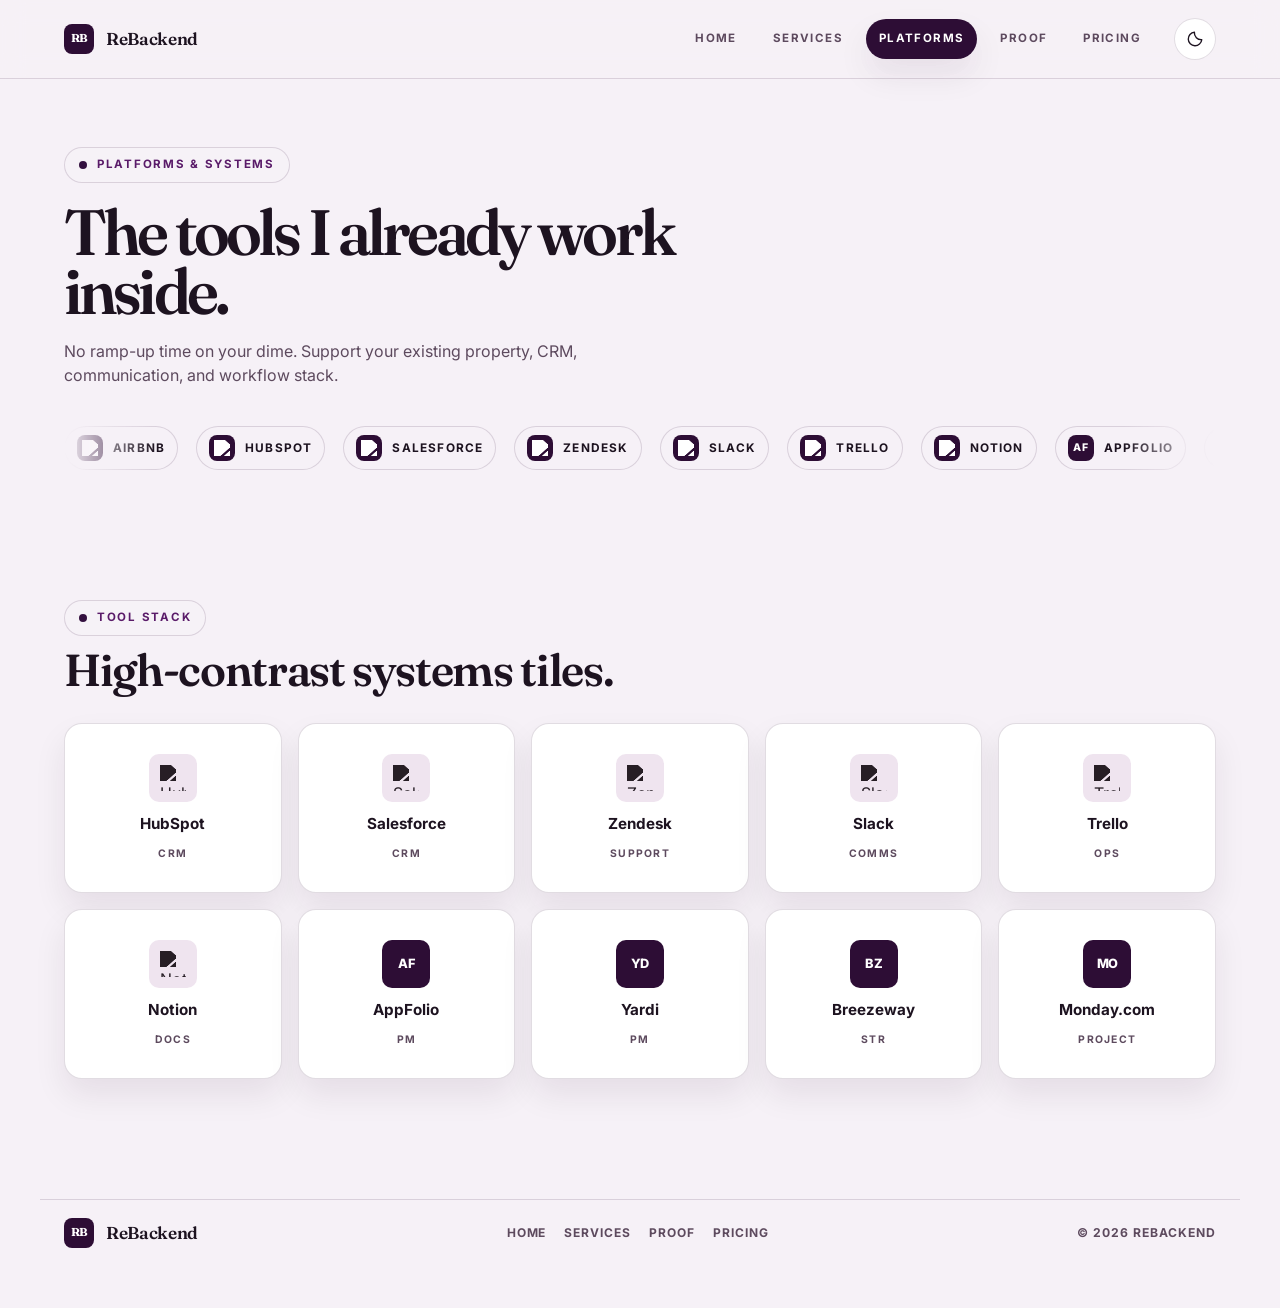
==== platforms.html @ 4d181119 "Add complete HTML pages and Netlify-ready navigation" ====
<!doctype html><html lang="en"><head><meta charset="utf-8"><meta name="viewport" content="width=device-width,initial-scale=1"><title>Platforms | ReBackend</title><meta name="description" content="Platforms and systems supported by ReBackend."><link rel="preconnect" href="https://fonts.googleapis.com"><link rel="preconnect" href="https://fonts.gstatic.com" crossorigin><link href="https://fonts.googleapis.com/css2?family=Fraunces:wght@500;600;700&family=Inter:wght@400;500;600;700;800&display=swap" rel="stylesheet"><link rel="icon" href="/assets/favicon.svg"><link rel="stylesheet" href="/assets/css/global.css"></head><body><header class="site-header"><div class="nav-shell"><a class="brand" href="/"><span class="brand-mark">RB</span><span>ReBackend</span></a><nav class="nav-links" aria-label="Primary navigation"><a class="nav-link" data-nav="home" href="/">Home</a><a class="nav-link" data-nav="services" href="/services">Services</a><a class="nav-link" data-nav="platforms" href="/platforms">Platforms</a><a class="nav-link" data-nav="proof" href="/proof">Proof</a><a class="nav-link" data-nav="pricing" href="/pricing">Pricing</a></nav><button class="theme-toggle" type="button" data-theme-toggle aria-label="Switch theme"></button></div></header><main><section class="section hero"><div class="section-shell"><div class="section-head"><div class="eyebrow">Platforms &amp; systems</div><h1>The tools I already work inside.</h1><p>No ramp-up time on your dime. Support your existing property, CRM, communication, and workflow stack.</p></div><div class="marquee-wrap" aria-label="Software tool ticker"><div class="marquee-track"><div class="marquee-set"><div class="marquee-item"><span class="marquee-icon"><img src="https://cdn.jsdelivr.net/npm/simple-icons@v9/icons/airbnb.svg" alt="Airbnb"></span>Airbnb</div><div class="marquee-item"><span class="marquee-icon"><img src="https://cdn.jsdelivr.net/npm/simple-icons@v9/icons/hubspot.svg" alt="HubSpot"></span>HubSpot</div><div class="marquee-item"><span class="marquee-icon"><img src="https://cdn.jsdelivr.net/npm/simple-icons@v9/icons/salesforce.svg" alt="Salesforce"></span>Salesforce</div><div class="marquee-item"><span class="marquee-icon"><img src="https://cdn.jsdelivr.net/npm/simple-icons@v9/icons/zendesk.svg" alt="Zendesk"></span>Zendesk</div><div class="marquee-item"><span class="marquee-icon"><img src="https://cdn.jsdelivr.net/npm/simple-icons@v9/icons/slack.svg" alt="Slack"></span>Slack</div><div class="marquee-item"><span class="marquee-icon"><img src="https://cdn.jsdelivr.net/npm/simple-icons@v9/icons/trello.svg" alt="Trello"></span>Trello</div><div class="marquee-item"><span class="marquee-icon"><img src="https://cdn.jsdelivr.net/npm/simple-icons@v9/icons/notion.svg" alt="Notion"></span>Notion</div><div class="marquee-item"><span class="marquee-text-badge">AF</span>AppFolio</div><div class="marquee-item"><span class="marquee-text-badge">YD</span>Yardi</div><div class="marquee-item"><span class="marquee-text-badge">BZ</span>Breezeway</div></div><div class="marquee-set" aria-hidden="true"><div class="marquee-item">Airbnb</div><div class="marquee-item">HubSpot</div><div class="marquee-item">Salesforce</div><div class="marquee-item">Zendesk</div><div class="marquee-item">Slack</div><div class="marquee-item">Trello</div><div class="marquee-item">Notion</div><div class="marquee-item">AppFolio</div><div class="marquee-item">Yardi</div><div class="marquee-item">Breezeway</div></div></div></div></div></section><section class="section"><div class="section-shell"><div class="section-head"><div class="eyebrow">Tool stack</div><h2>High-contrast systems tiles.</h2></div><div class="tool-grid"><article class="tool-card"><div class="tool-icon"><img src="https://cdn.jsdelivr.net/npm/simple-icons@v9/icons/hubspot.svg" alt="HubSpot"></div><div class="tool-name">HubSpot</div><div class="tool-tag">CRM</div></article><article class="tool-card"><div class="tool-icon"><img src="https://cdn.jsdelivr.net/npm/simple-icons@v9/icons/salesforce.svg" alt="Salesforce"></div><div class="tool-name">Salesforce</div><div class="tool-tag">CRM</div></article><article class="tool-card"><div class="tool-icon"><img src="https://cdn.jsdelivr.net/npm/simple-icons@v9/icons/zendesk.svg" alt="Zendesk"></div><div class="tool-name">Zendesk</div><div class="tool-tag">Support</div></article><article class="tool-card"><div class="tool-icon"><img src="https://cdn.jsdelivr.net/npm/simple-icons@v9/icons/slack.svg" alt="Slack"></div><div class="tool-name">Slack</div><div class="tool-tag">Comms</div></article><article class="tool-card"><div class="tool-icon"><img src="https://cdn.jsdelivr.net/npm/simple-icons@v9/icons/trello.svg" alt="Trello"></div><div class="tool-name">Trello</div><div class="tool-tag">Ops</div></article><article class="tool-card"><div class="tool-icon"><img src="https://cdn.jsdelivr.net/npm/simple-icons@v9/icons/notion.svg" alt="Notion"></div><div class="tool-name">Notion</div><div class="tool-tag">Docs</div></article><article class="tool-card"><div class="tool-icon text-badge">AF</div><div class="tool-name">AppFolio</div><div class="tool-tag">PM</div></article><article class="tool-card"><div class="tool-icon text-badge">YD</div><div class="tool-name">Yardi</div><div class="tool-tag">PM</div></article><article class="tool-card"><div class="tool-icon text-badge">BZ</div><div class="tool-name">Breezeway</div><div class="tool-tag">STR</div></article><article class="tool-card"><div class="tool-icon text-badge">MO</div><div class="tool-name">Monday.com</div><div class="tool-tag">Project</div></article></div></div></section></main><footer><div class="footer-inner"><div class="brand"><span class="brand-mark">RB</span><span>ReBackend</span></div><div class="footer-links"><a href="/">Home</a><a href="/services">Services</a><a href="/proof">Proof</a><a href="/pricing">Pricing</a></div><div class="footer-meta">© 2026 ReBackend</div></div></footer><script src="/assets/js/app.js"></script></body></html>
---- assets/css/global.css ----
:root {
  --bg-primary: #f6f1f7;
  --bg-secondary: #efe4ef;
  --bg-strong: #2d0d35;
  --text-primary: #1d1320;
  --text-secondary: #5d4a5e;
  --border-color: rgba(45, 13, 53, 0.14);
  --card-bg: #ffffff;
  --marquee-blend: rgba(255, 255, 255, 0.7);
  --accent-primary: #5a1b69;
  --accent-strong: #33103f;
  --accent-soft: #d8b4e1;
  --success: #4d7b68;
  --shadow-soft: 0 16px 32px rgba(34, 17, 38, 0.08);
  --radius: 18px;
  --header-height: 78px;
  --container: 1200px;
}

html[data-theme="dark"] {
  --bg-primary: #130d1a;
  --bg-secondary: #1d1323;
  --bg-strong: #2d0d35;
  --text-primary: #f3ebf3;
  --text-secondary: #cab7cc;
  --border-color: rgba(221, 194, 232, 0.14);
  --card-bg: #1c1324;
  --marquee-blend: rgba(13, 9, 17, 0.72);
  --accent-primary: #cf9ee2;
  --accent-strong: #e9d2f3;
  --accent-soft: #7b4d82;
  --success: #9bc7b6;
  --shadow-soft: 0 16px 32px rgba(0, 0, 0, 0.28);
}

*,
*::before,
*::after {
  box-sizing: border-box;
}

html {
  scroll-behavior: smooth;
}

body {
  margin: 0;
  background: var(--bg-primary);
  color: var(--text-primary);
  font-family: "Inter", "Segoe UI", sans-serif;
  line-height: 1.55;
  -webkit-font-smoothing: antialiased;
  text-rendering: optimizeLegibility;
  transition: background 0.2s ease, color 0.2s ease;
}

img {
  max-width: 100%;
  display: block;
}

svg {
  display: block;
}

a {
  color: inherit;
  text-decoration: none;
}

button,
input,
select,
textarea {
  font: inherit;
}

button {
  cursor: pointer;
}

h1,
h2,
h3,
h4,
h5,
h6 {
  margin: 0;
  font-family: "Fraunces", Georgia, serif;
  letter-spacing: -0.03em;
  line-height: 0.95;
  font-weight: 600;
}

p {
  margin: 0;
}

ul,
ol {
  margin: 0;
  padding: 0;
  list-style: none;
}

.container {
  width: min(var(--container), calc(100vw - 48px));
  margin: 0 auto;
}

.site-header {
  position: sticky;
  top: 0;
  z-index: 40;
  background: rgba(246, 241, 247, 0.78);
  backdrop-filter: blur(12px);
  border-bottom: 1px solid var(--border-color);
  transition: background 0.2s ease, border-color 0.2s ease;
}

html[data-theme="dark"] .site-header {
  background: rgba(19, 13, 26, 0.8);
}

.nav-shell {
  width: min(var(--container), calc(100vw - 48px));
  margin: 0 auto;
  min-height: var(--header-height);
  display: flex;
  align-items: center;
  justify-content: space-between;
  gap: 20px;
  padding: 0 24px;
}

.brand {
  display: inline-flex;
  align-items: center;
  gap: 12px;
  font-family: "Fraunces", Georgia, serif;
  font-size: 1.08rem;
  font-weight: 600;
  letter-spacing: -0.02em;
  color: var(--text-primary);
}

.brand-mark {
  width: 30px;
  height: 30px;
  border-radius: 8px;
  background: var(--bg-strong);
  color: #fff;
  display: grid;
  place-items: center;
  font-size: 0.72rem;
  font-weight: 700;
  letter-spacing: -0.06em;
}

.nav-links {
  display: flex;
  align-items: center;
  justify-content: center;
  gap: 10px;
  margin-left: auto;
}

.nav-link {
  display: inline-flex;
  align-items: center;
  justify-content: center;
  padding: 10px 12px;
  border: 1px solid transparent;
  border-radius: 999px;
  font-size: 0.72rem;
  letter-spacing: 0.12em;
  text-transform: uppercase;
  font-weight: 700;
  color: var(--text-secondary);
  transition: color 0.2s ease, border-color 0.2s ease, background 0.2s ease, transform 0.2s ease;
}

.nav-link:hover {
  color: var(--text-primary);
  border-color: var(--border-color);
  background: rgba(255, 255, 255, 0.08);
}

.nav-link.is-active {
  background: var(--bg-strong);
  color: #fff;
  border-color: transparent;
  box-shadow: var(--shadow-soft);
}

.theme-toggle {
  width: 42px;
  height: 42px;
  border-radius: 50%;
  border: 1px solid var(--border-color);
  background: var(--card-bg);
  color: var(--text-primary);
  display: grid;
  place-items: center;
  transition: transform 0.15s ease, border-color 0.15s ease;
}

.theme-toggle:hover {
  transform: translateY(-1px);
  border-color: rgba(90, 27, 105, 0.35);
}

.theme-toggle svg {
  width: 18px;
  height: 18px;
  display: block;
}

main {
  display: block;
}

.section {
  padding: 88px 0;
}

.section-shell {
  width: min(var(--container), calc(100vw - 48px));
  margin: 0 auto;
  padding: 0 24px;
}

.eyebrow {
  display: inline-flex;
  align-items: center;
  gap: 10px;
  font-size: 0.72rem;
  letter-spacing: 0.15em;
  text-transform: uppercase;
  font-weight: 700;
  color: var(--accent-primary);
  padding: 8px 14px;
  border: 1px solid var(--border-color);
  border-radius: 999px;
  background: rgba(255, 255, 255, 0.08);
}

.eyebrow::before {
  content: "";
  width: 8px;
  height: 8px;
  border-radius: 50%;
  background: var(--accent-strong);
  display: inline-block;
}

.hero {
  padding-top: 68px;
  padding-bottom: 42px;
}

.hero-grid {
  display: grid;
  grid-template-columns: 1.2fr 0.8fr;
  gap: 30px;
  align-items: center;
}

.hero-copy {
  padding-top: 8px;
}

.hero h1 {
  font-size: clamp(3rem, 5vw, 5.1rem);
  line-height: 0.92;
  letter-spacing: -0.06em;
  margin: 20px 0 18px;
  max-width: 760px;
}

.hero h1 .accent {
  color: var(--accent-primary);
  font-style: italic;
}

.hero p {
  max-width: 580px;
  font-size: 1.08rem;
  color: var(--text-secondary);
}

.hero-actions {
  margin-top: 26px;
  display: flex;
  align-items: center;
  gap: 16px;
  flex-wrap: wrap;
}

.btn {
  display: inline-flex;
  align-items: center;
  justify-content: center;
  min-height: 48px;
  padding: 0 22px;
  font-weight: 700;
  letter-spacing: 0.03em;
  border: 1px solid transparent;
  border-radius: 12px;
  transition: transform 0.2s ease, background 0.2s ease, border-color 0.2s ease;
}

.btn:hover {
  transform: translateY(-1px);
}

.btn-primary {
  background: var(--bg-strong);
  color: #fff;
  box-shadow: var(--shadow-soft);
}

.btn-secondary {
  background: transparent;
  border-color: var(--border-color);
  color: var(--text-primary);
}

.hero-panel {
  background: linear-gradient(145deg, var(--bg-secondary), rgba(255, 255, 255, 0.08));
  border: 1px solid var(--border-color);
  border-radius: 18px;
  padding: 18px;
  min-height: 400px;
  position: relative;
  overflow: hidden;
}

.hero-panel::before {
  content: "";
  position: absolute;
  inset: 18px;
  border-radius: 16px;
  background: linear-gradient(135deg, rgba(90, 27, 105, 0.17), rgba(255, 255, 255, 0.04));
  border: 1px solid rgba(90, 27, 105, 0.14);
}

.rb-badge {
  position: absolute;
  inset: 46px;
  display: grid;
  place-items: center;
  background: var(--bg-strong);
  border-radius: 18px;
  box-shadow: inset 0 0 0 1px rgba(255, 255, 255, 0.1);
}

.rb-badge span {
  font-family: "Fraunces", Georgia, serif;
  font-size: clamp(7rem, 17vw, 16rem);
  color: #fff;
  line-height: 0.8;
  letter-spacing: -0.14em;
  transform: translateX(-0.05em);
}

.metric-row {
  display: grid;
  grid-template-columns: repeat(3, minmax(0, 1fr));
  gap: 18px;
  margin-top: 34px;
  border-top: 1px solid var(--border-color);
  border-bottom: 1px solid var(--border-color);
  background: rgba(255, 255, 255, 0.04);
}

.metric {
  padding: 24px 12px;
}

.metric strong {
  display: block;
  margin-bottom: 8px;
  font-size: clamp(1.4rem, 2vw, 2.1rem);
  font-family: "Fraunces", Georgia, serif;
  letter-spacing: -0.04em;
}

.metric span {
  display: block;
  color: var(--text-secondary);
  font-size: 0.8rem;
  letter-spacing: 0.08em;
  text-transform: uppercase;
}

.split {
  display: grid;
  grid-template-columns: 1fr 1fr;
  gap: 26px;
  align-items: start;
}

.feature-list {
  display: grid;
  grid-template-columns: repeat(2, minmax(0, 1fr));
  gap: 18px;
  margin-top: 26px;
}

.feature-card,
.info-card,
.case-card,
.pricing-card,
.tile,
.brand-panel,
.matrix-card,
.tool-card {
  background: var(--card-bg);
  border: 1px solid var(--border-color);
  border-radius: 18px;
  box-shadow: var(--shadow-soft);
}

.feature-card {
  padding: 20px;
  min-height: 190px;
}

.feature-number {
  display: inline-block;
  font-size: 0.67rem;
  letter-spacing: 0.14em;
  text-transform: uppercase;
  font-weight: 700;
  color: var(--accent-primary);
  margin-bottom: 18px;
}

.feature-card h3 {
  font-size: clamp(1.5rem, 2vw, 2rem);
  margin-bottom: 12px;
}

.feature-card p {
  color: var(--text-secondary);
  font-size: 0.97rem;
}

.section-head {
  width: min(760px, 100%);
  margin-bottom: 28px;
}

.section-head h2 {
  font-size: clamp(2.05rem, 3.5vw, 3.1rem);
  margin-top: 12px;
  line-height: 0.96;
}

.section-head p {
  margin-top: 14px;
  color: var(--text-secondary);
  font-size: 1rem;
}

.chip-row {
  display: flex;
  flex-wrap: wrap;
  gap: 10px;
  margin-top: 20px;
}

.chip {
  display: inline-flex;
  align-items: center;
  justify-content: center;
  padding: 9px 12px;
  border-radius: 999px;
  border: 1px solid var(--border-color);
  background: rgba(255, 255, 255, 0.04);
  font-size: 0.76rem;
  letter-spacing: 0.08em;
  text-transform: uppercase;
  font-weight: 700;
  color: var(--text-primary);
}

.brand-panel {
  background: var(--bg-strong);
  color: #fff;
  padding: 24px;
  border-radius: 20px;
  border: 1px solid rgba(255, 255, 255, 0.08);
}

.brand-panel h3 {
  font-size: clamp(1.8rem, 2vw, 2.4rem);
  margin-bottom: 18px;
}

.brand-panel p {
  color: rgba(255, 255, 255, 0.82);
  font-size: 0.95rem;
  line-height: 1.7;
}

.brand-panel strong {
  color: #fff;
}

.case-grid,
.pricing-grid {
  display: grid;
  grid-template-columns: repeat(2, minmax(0, 1fr));
  gap: 20px;
}

.case-card,
.pricing-card {
  overflow: hidden;
}

.case-body,
.pricing-body {
  padding: 22px;
}

.case-topline,
.pricing-topline {
  display: flex;
  align-items: center;
  justify-content: space-between;
  gap: 16px;
  margin-bottom: 18px;
}

.badge {
  display: inline-flex;
  align-items: center;
  justify-content: center;
  padding: 8px 12px;
  border-radius: 999px;
  border: 1px solid var(--border-color);
  background: rgba(90, 27, 105, 0.06);
  color: var(--accent-primary);
  font-size: 0.64rem;
  font-weight: 700;
  letter-spacing: 0.1em;
  text-transform: uppercase;
}

.meta {
  font-size: 0.7rem;
  letter-spacing: 0.12em;
  text-transform: uppercase;
  color: var(--text-secondary);
  font-weight: 700;
}

.case-card h3,
.pricing-card h3 {
  font-size: clamp(1.7rem, 2vw, 2.3rem);
  margin-bottom: 16px;
}

.case-metrics,
.pricing-metrics {
  display: grid;
  grid-template-columns: repeat(2, minmax(0, 1fr));
  gap: 12px;
  margin: 18px 0;
}

.mini-stat {
  background: var(--bg-secondary);
  border: 1px solid var(--border-color);
  border-radius: 12px;
  padding: 14px 12px;
}

.mini-stat strong {
  display: block;
  font-size: 1.2rem;
  font-family: "Fraunces", Georgia, serif;
  margin-bottom: 4px;
}

.mini-stat span {
  display: block;
  color: var(--text-secondary);
  font-size: 0.72rem;
  letter-spacing: 0.08em;
  text-transform: uppercase;
  font-weight: 700;
}

.case-body p,
.pricing-body p {
  color: var(--text-secondary);
  line-height: 1.7;
  font-size: 0.96rem;
}

.case-quote {
  margin-top: 18px;
  padding-left: 16px;
  border-left: 3px solid var(--accent-primary);
  color: var(--text-primary);
  line-height: 1.6;
  font-size: 0.92rem;
}

.tile-grid {
  display: grid;
  grid-template-columns: repeat(4, minmax(0, 1fr));
  gap: 14px;
  margin-top: 26px;
}

.tile {
  padding: 18px;
}

.tile strong {
  display: block;
  font-size: 1.7rem;
  margin-bottom: 8px;
  font-family: "Fraunces", Georgia, serif;
}

.tile span {
  display: block;
  color: var(--text-secondary);
  font-size: 0.72rem;
  letter-spacing: 0.1em;
  text-transform: uppercase;
  font-weight: 700;
}

.marquee-wrap {
  position: relative;
  overflow: hidden;
  padding: 10px 0 0;
  margin-top: 10px;
  mask-image: linear-gradient(to right, transparent 0%, #000 8%, #000 92%, transparent 100%);
  -webkit-mask-image: linear-gradient(to right, transparent 0%, #000 8%, #000 92%, transparent 100%);
}

.marquee-track {
  display: flex;
  align-items: center;
  gap: 18px;
  width: max-content;
  animation: marquee-scroll 30s linear infinite;
}

.marquee-wrap:hover .marquee-track {
  animation-play-state: paused;
}

.marquee-set {
  display: flex;
  align-items: center;
  gap: 18px;
  flex-shrink: 0;
}

.marquee-item {
  display: inline-flex;
  align-items: center;
  gap: 10px;
  padding: 8px 12px;
  border: 1px solid var(--border-color);
  background: rgba(255, 255, 255, 0.04);
  border-radius: 999px;
  color: var(--text-primary);
  font-size: 0.74rem;
  letter-spacing: 0.1em;
  text-transform: uppercase;
  font-weight: 700;
  white-space: nowrap;
}

.marquee-icon {
  width: 26px;
  height: 26px;
  border-radius: 8px;
  display: grid;
  place-items: center;
  flex-shrink: 0;
  background: var(--bg-strong);
}

.marquee-icon img {
  width: 16px;
  height: 16px;
  object-fit: contain;
  filter: brightness(0) invert(1);
}

.marquee-text-badge {
  width: 26px;
  height: 26px;
  border-radius: 8px;
  display: grid;
  place-items: center;
  font-size: 0.66rem;
  font-weight: 800;
  color: #fff;
  background: var(--bg-strong);
}

.tool-grid {
  display: grid;
  grid-template-columns: repeat(5, minmax(0, 1fr));
  gap: 16px;
  margin-top: 32px;
}

.tool-card {
  padding: 20px 16px;
  display: flex;
  flex-direction: column;
  align-items: center;
  justify-content: center;
  text-align: center;
  gap: 10px;
  min-height: 170px;
  transition: transform 0.15s ease, border-color 0.15s ease, background 0.15s ease;
}

.tool-card:hover {
  transform: translateY(-2px);
  border-color: rgba(90, 27, 105, 0.36);
}

.tool-icon {
  width: 48px;
  height: 48px;
  border-radius: 10px;
  display: grid;
  place-items: center;
  background: var(--bg-secondary);
}

.tool-icon img {
  width: 26px;
  height: 26px;
  object-fit: contain;
  filter: brightness(0) saturate(100%) invert(9%) sepia(9%) saturate(1498%) hue-rotate(258deg) brightness(93%) contrast(90%);
}

.tool-icon.text-badge {
  font-size: 0.8rem;
  font-weight: 800;
  color: #fff;
  background: var(--bg-strong);
  letter-spacing: -0.04em;
}

.tool-name {
  font-size: 0.95rem;
  font-weight: 700;
  color: var(--text-primary);
}

.tool-tag {
  font-size: 0.65rem;
  letter-spacing: 0.12em;
  text-transform: uppercase;
  color: var(--text-secondary);
  font-weight: 700;
}

.grid-matrix {
  display: grid;
  grid-template-columns: repeat(3, minmax(0, 1fr));
  gap: 16px;
  margin-top: 20px;
}

.matrix-card {
  padding: 22px 18px;
}

.matrix-card h3 {
  font-size: 1.3rem;
  margin-bottom: 10px;
}

.matrix-card p {
  color: var(--text-secondary);
  font-size: 0.92rem;
  line-height: 1.6;
}

.price-row {
  display: grid;
  grid-template-columns: 1fr auto;
  gap: 18px;
  align-items: center;
  padding: 18px 0;
  border-top: 1px solid var(--border-color);
}

.price-row:first-of-type {
  border-top: 0;
}

.price-row .label {
  color: var(--text-secondary);
  font-size: 0.7rem;
  letter-spacing: 0.12em;
  text-transform: uppercase;
  font-weight: 700;
}

.price-row .amount {
  font-size: clamp(1.4rem, 2vw, 2rem);
  font-family: "Fraunces", Georgia, serif;
  letter-spacing: -0.04em;
}

.pricing-card .cta {
  width: 100%;
  margin-top: 10px;
}

.page-banner {
  background: var(--bg-strong);
  color: #fff;
  border-radius: 20px;
  border: 1px solid rgba(255, 255, 255, 0.08);
  padding: 26px 22px;
  margin-top: 8px;
}

.page-banner h2 {
  font-size: clamp(2rem, 3vw, 2.8rem);
  margin-bottom: 14px;
}

.page-banner p {
  color: rgba(255, 255, 255, 0.8);
  max-width: 720px;
  line-height: 1.7;
}

footer {
  padding: 32px 0 60px;
}

.footer-inner {
  width: min(var(--container), calc(100vw - 48px));
  margin: 0 auto;
  padding: 0 24px;
  border-top: 1px solid var(--border-color);
  padding-top: 18px;
  display: flex;
  align-items: center;
  justify-content: space-between;
  gap: 16px;
  flex-wrap: wrap;
}

.footer-meta {
  color: var(--text-secondary);
  font-size: 0.76rem;
  letter-spacing: 0.08em;
  text-transform: uppercase;
  font-weight: 700;
}

.footer-links {
  display: flex;
  align-items: center;
  gap: 18px;
  color: var(--text-secondary);
  font-size: 0.75rem;
  letter-spacing: 0.08em;
  text-transform: uppercase;
  font-weight: 700;
}

.footer-links a {
  transition: color 0.2s ease;
}

.footer-links a:hover {
  color: var(--text-primary);
}

@keyframes marquee-scroll {
  from {
    transform: translateX(0);
  }
  to {
    transform: translateX(-50%);
  }
}

@media (max-width: 980px) {
  .hero-grid,
  .split,
  .case-grid,
  .pricing-grid,
  .tool-grid {
    grid-template-columns: 1fr;
  }

  .tile-grid,
  .grid-matrix {
    grid-template-columns: repeat(2, minmax(0, 1fr));
  }

  .feature-list {
    grid-template-columns: 1fr;
  }

  .nav-links {
    gap: 4px;
  }
}

@media (max-width: 760px) {
  .nav-shell,
  .section-shell {
    width: min(var(--container), calc(100vw - 28px));
    padding: 0 14px;
  }

  .nav-links {
    display: none;
  }

  .hero {
    padding-top: 54px;
  }

  .hero h1 {
    font-size: clamp(2.4rem, 12vw, 4rem);
  }

  .metric-row,
  .tile-grid,
  .grid-matrix {
    grid-template-columns: 1fr;
  }

  .tool-grid {
    grid-template-columns: repeat(2, minmax(0, 1fr));
  }

  .brand {
    font-size: 1rem;
  }

  .section {
    padding: 64px 0;
  }
}

@media (prefers-reduced-motion: reduce) {
  html {
    scroll-behavior: auto;
  }

  .marquee-track {
    animation: none;
  }

  .btn,
  .theme-toggle,
  .nav-link,
  .tool-card {
    transition: none;
  }
}
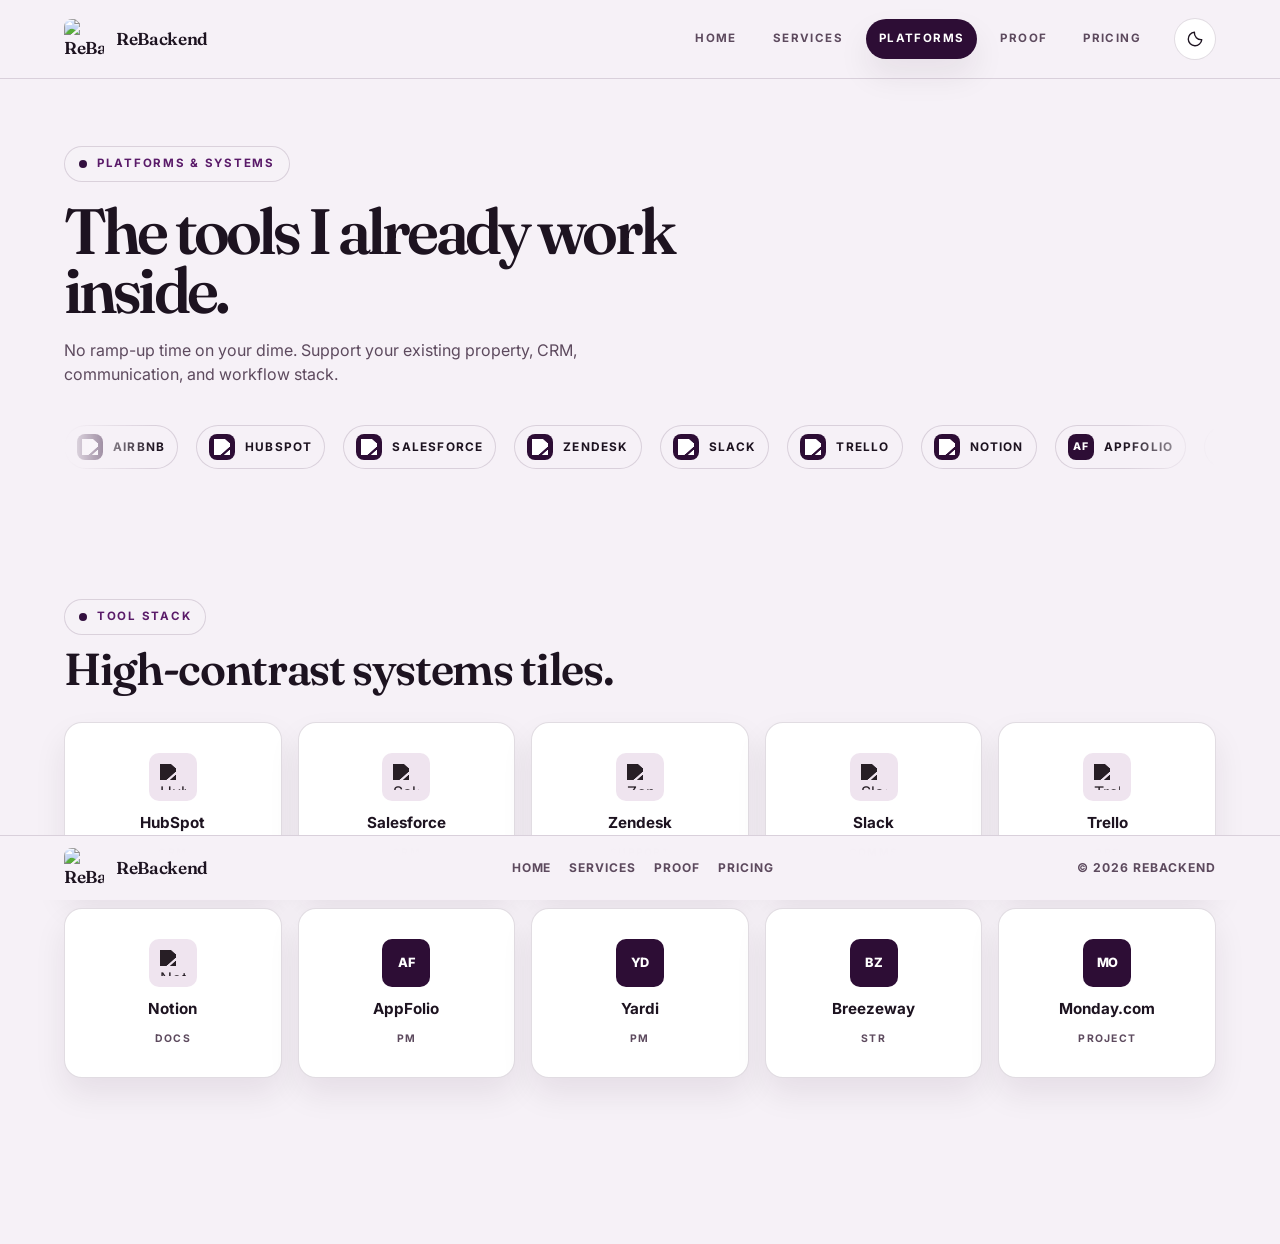
==== commit 7aaa725d: "Add files via upload" ====
--- a/platforms.html
+++ b/platforms.html
@@ -1 +1 @@
-<!doctype html><html lang="en"><head><meta charset="utf-8"><meta name="viewport" content="width=device-width,initial-scale=1"><title>Platforms | ReBackend</title><meta name="description" content="Platforms and systems supported by ReBackend."><link rel="preconnect" href="https://fonts.googleapis.com"><link rel="preconnect" href="https://fonts.gstatic.com" crossorigin><link href="https://fonts.googleapis.com/css2?family=Fraunces:wght@500;600;700&family=Inter:wght@400;500;600;700;800&display=swap" rel="stylesheet"><link rel="icon" href="/assets/favicon.svg"><link rel="stylesheet" href="/assets/css/global.css"></head><body><header class="site-header"><div class="nav-shell"><a class="brand" href="/"><span class="brand-mark">RB</span><span>ReBackend</span></a><nav class="nav-links" aria-label="Primary navigation"><a class="nav-link" data-nav="home" href="/">Home</a><a class="nav-link" data-nav="services" href="/services">Services</a><a class="nav-link" data-nav="platforms" href="/platforms">Platforms</a><a class="nav-link" data-nav="proof" href="/proof">Proof</a><a class="nav-link" data-nav="pricing" href="/pricing">Pricing</a></nav><button class="theme-toggle" type="button" data-theme-toggle aria-label="Switch theme"></button></div></header><main><section class="section hero"><div class="section-shell"><div class="section-head"><div class="eyebrow">Platforms &amp; systems</div><h1>The tools I already work inside.</h1><p>No ramp-up time on your dime. Support your existing property, CRM, communication, and workflow stack.</p></div><div class="marquee-wrap" aria-label="Software tool ticker"><div class="marquee-track"><div class="marquee-set"><div class="marquee-item"><span class="marquee-icon"><img src="https://cdn.jsdelivr.net/npm/simple-icons@v9/icons/airbnb.svg" alt="Airbnb"></span>Airbnb</div><div class="marquee-item"><span class="marquee-icon"><img src="https://cdn.jsdelivr.net/npm/simple-icons@v9/icons/hubspot.svg" alt="HubSpot"></span>HubSpot</div><div class="marquee-item"><span class="marquee-icon"><img src="https://cdn.jsdelivr.net/npm/simple-icons@v9/icons/salesforce.svg" alt="Salesforce"></span>Salesforce</div><div class="marquee-item"><span class="marquee-icon"><img src="https://cdn.jsdelivr.net/npm/simple-icons@v9/icons/zendesk.svg" alt="Zendesk"></span>Zendesk</div><div class="marquee-item"><span class="marquee-icon"><img src="https://cdn.jsdelivr.net/npm/simple-icons@v9/icons/slack.svg" alt="Slack"></span>Slack</div><div class="marquee-item"><span class="marquee-icon"><img src="https://cdn.jsdelivr.net/npm/simple-icons@v9/icons/trello.svg" alt="Trello"></span>Trello</div><div class="marquee-item"><span class="marquee-icon"><img src="https://cdn.jsdelivr.net/npm/simple-icons@v9/icons/notion.svg" alt="Notion"></span>Notion</div><div class="marquee-item"><span class="marquee-text-badge">AF</span>AppFolio</div><div class="marquee-item"><span class="marquee-text-badge">YD</span>Yardi</div><div class="marquee-item"><span class="marquee-text-badge">BZ</span>Breezeway</div></div><div class="marquee-set" aria-hidden="true"><div class="marquee-item">Airbnb</div><div class="marquee-item">HubSpot</div><div class="marquee-item">Salesforce</div><div class="marquee-item">Zendesk</div><div class="marquee-item">Slack</div><div class="marquee-item">Trello</div><div class="marquee-item">Notion</div><div class="marquee-item">AppFolio</div><div class="marquee-item">Yardi</div><div class="marquee-item">Breezeway</div></div></div></div></div></section><section class="section"><div class="section-shell"><div class="section-head"><div class="eyebrow">Tool stack</div><h2>High-contrast systems tiles.</h2></div><div class="tool-grid"><article class="tool-card"><div class="tool-icon"><img src="https://cdn.jsdelivr.net/npm/simple-icons@v9/icons/hubspot.svg" alt="HubSpot"></div><div class="tool-name">HubSpot</div><div class="tool-tag">CRM</div></article><article class="tool-card"><div class="tool-icon"><img src="https://cdn.jsdelivr.net/npm/simple-icons@v9/icons/salesforce.svg" alt="Salesforce"></div><div class="tool-name">Salesforce</div><div class="tool-tag">CRM</div></article><article class="tool-card"><div class="tool-icon"><img src="https://cdn.jsdelivr.net/npm/simple-icons@v9/icons/zendesk.svg" alt="Zendesk"></div><div class="tool-name">Zendesk</div><div class="tool-tag">Support</div></article><article class="tool-card"><div class="tool-icon"><img src="https://cdn.jsdelivr.net/npm/simple-icons@v9/icons/slack.svg" alt="Slack"></div><div class="tool-name">Slack</div><div class="tool-tag">Comms</div></article><article class="tool-card"><div class="tool-icon"><img src="https://cdn.jsdelivr.net/npm/simple-icons@v9/icons/trello.svg" alt="Trello"></div><div class="tool-name">Trello</div><div class="tool-tag">Ops</div></article><article class="tool-card"><div class="tool-icon"><img src="https://cdn.jsdelivr.net/npm/simple-icons@v9/icons/notion.svg" alt="Notion"></div><div class="tool-name">Notion</div><div class="tool-tag">Docs</div></article><article class="tool-card"><div class="tool-icon text-badge">AF</div><div class="tool-name">AppFolio</div><div class="tool-tag">PM</div></article><article class="tool-card"><div class="tool-icon text-badge">YD</div><div class="tool-name">Yardi</div><div class="tool-tag">PM</div></article><article class="tool-card"><div class="tool-icon text-badge">BZ</div><div class="tool-name">Breezeway</div><div class="tool-tag">STR</div></article><article class="tool-card"><div class="tool-icon text-badge">MO</div><div class="tool-name">Monday.com</div><div class="tool-tag">Project</div></article></div></div></section></main><footer><div class="footer-inner"><div class="brand"><span class="brand-mark">RB</span><span>ReBackend</span></div><div class="footer-links"><a href="/">Home</a><a href="/services">Services</a><a href="/proof">Proof</a><a href="/pricing">Pricing</a></div><div class="footer-meta">© 2026 ReBackend</div></div></footer><script src="/assets/js/app.js"></script></body></html>+<!doctype html><html lang="en"><head><meta charset="utf-8"><meta name="viewport" content="width=device-width,initial-scale=1"><title>Platforms | ReBackend</title><meta name="description" content="Platforms and systems supported by ReBackend."><link rel="preconnect" href="https://fonts.googleapis.com"><link rel="preconnect" href="https://fonts.gstatic.com" crossorigin><link href="https://fonts.googleapis.com/css2?family=Fraunces:wght@500;600;700&family=Inter:wght@400;500;600;700;800&display=swap" rel="stylesheet"><link rel="icon" href="/assets/favicon.ico"><link rel="stylesheet" href="/assets/css/global.css"></head><body><header class="site-header"><div class="nav-shell"><a class="brand" href="/"><img src="/assets/logo.png" alt="ReBackend logo" class="brand-logo-img"><span>ReBackend</span></a><nav class="nav-links" aria-label="Primary navigation"><a class="nav-link" data-nav="home" href="/">Home</a><a class="nav-link" data-nav="services" href="/services">Services</a><a class="nav-link" data-nav="platforms" href="/platforms">Platforms</a><a class="nav-link" data-nav="proof" href="/proof">Proof</a><a class="nav-link" data-nav="pricing" href="/pricing">Pricing</a></nav><button class="theme-toggle" type="button" data-theme-toggle aria-label="Switch theme"></button></div></header><main><section class="section hero"><div class="section-shell"><div class="section-head"><div class="eyebrow">Platforms &amp; systems</div><h1>The tools I already work inside.</h1><p>No ramp-up time on your dime. Support your existing property, CRM, communication, and workflow stack.</p></div><div class="marquee-wrap" aria-label="Software tool ticker"><div class="marquee-track"><div class="marquee-set"><div class="marquee-item"><span class="marquee-icon"><img src="https://cdn.jsdelivr.net/npm/simple-icons@v9/icons/airbnb.svg" alt="Airbnb"></span>Airbnb</div><div class="marquee-item"><span class="marquee-icon"><img src="https://cdn.jsdelivr.net/npm/simple-icons@v9/icons/hubspot.svg" alt="HubSpot"></span>HubSpot</div><div class="marquee-item"><span class="marquee-icon"><img src="https://cdn.jsdelivr.net/npm/simple-icons@v9/icons/salesforce.svg" alt="Salesforce"></span>Salesforce</div><div class="marquee-item"><span class="marquee-icon"><img src="https://cdn.jsdelivr.net/npm/simple-icons@v9/icons/zendesk.svg" alt="Zendesk"></span>Zendesk</div><div class="marquee-item"><span class="marquee-icon"><img src="https://cdn.jsdelivr.net/npm/simple-icons@v9/icons/slack.svg" alt="Slack"></span>Slack</div><div class="marquee-item"><span class="marquee-icon"><img src="https://cdn.jsdelivr.net/npm/simple-icons@v9/icons/trello.svg" alt="Trello"></span>Trello</div><div class="marquee-item"><span class="marquee-icon"><img src="https://cdn.jsdelivr.net/npm/simple-icons@v9/icons/notion.svg" alt="Notion"></span>Notion</div><div class="marquee-item"><span class="marquee-text-badge">AF</span>AppFolio</div><div class="marquee-item"><span class="marquee-text-badge">YD</span>Yardi</div><div class="marquee-item"><span class="marquee-text-badge">BZ</span>Breezeway</div></div><div class="marquee-set" aria-hidden="true"><div class="marquee-item">Airbnb</div><div class="marquee-item">HubSpot</div><div class="marquee-item">Salesforce</div><div class="marquee-item">Zendesk</div><div class="marquee-item">Slack</div><div class="marquee-item">Trello</div><div class="marquee-item">Notion</div><div class="marquee-item">AppFolio</div><div class="marquee-item">Yardi</div><div class="marquee-item">Breezeway</div></div></div></div></div></section><section class="section"><div class="section-shell"><div class="section-head"><div class="eyebrow">Tool stack</div><h2>High-contrast systems tiles.</h2></div><div class="tool-grid"><article class="tool-card"><div class="tool-icon"><img src="https://cdn.jsdelivr.net/npm/simple-icons@v9/icons/hubspot.svg" alt="HubSpot"></div><div class="tool-name">HubSpot</div><div class="tool-tag">CRM</div></article><article class="tool-card"><div class="tool-icon"><img src="https://cdn.jsdelivr.net/npm/simple-icons@v9/icons/salesforce.svg" alt="Salesforce"></div><div class="tool-name">Salesforce</div><div class="tool-tag">CRM</div></article><article class="tool-card"><div class="tool-icon"><img src="https://cdn.jsdelivr.net/npm/simple-icons@v9/icons/zendesk.svg" alt="Zendesk"></div><div class="tool-name">Zendesk</div><div class="tool-tag">Support</div></article><article class="tool-card"><div class="tool-icon"><img src="https://cdn.jsdelivr.net/npm/simple-icons@v9/icons/slack.svg" alt="Slack"></div><div class="tool-name">Slack</div><div class="tool-tag">Comms</div></article><article class="tool-card"><div class="tool-icon"><img src="https://cdn.jsdelivr.net/npm/simple-icons@v9/icons/trello.svg" alt="Trello"></div><div class="tool-name">Trello</div><div class="tool-tag">Ops</div></article><article class="tool-card"><div class="tool-icon"><img src="https://cdn.jsdelivr.net/npm/simple-icons@v9/icons/notion.svg" alt="Notion"></div><div class="tool-name">Notion</div><div class="tool-tag">Docs</div></article><article class="tool-card"><div class="tool-icon text-badge">AF</div><div class="tool-name">AppFolio</div><div class="tool-tag">PM</div></article><article class="tool-card"><div class="tool-icon text-badge">YD</div><div class="tool-name">Yardi</div><div class="tool-tag">PM</div></article><article class="tool-card"><div class="tool-icon text-badge">BZ</div><div class="tool-name">Breezeway</div><div class="tool-tag">STR</div></article><article class="tool-card"><div class="tool-icon text-badge">MO</div><div class="tool-name">Monday.com</div><div class="tool-tag">Project</div></article></div></div></section></main><footer><div class="footer-inner"><div class="brand"><img src="/assets/logo.png" alt="ReBackend logo" class="brand-logo-img"><span>ReBackend</span></div><div class="footer-links"><a href="/">Home</a><a href="/services">Services</a><a href="/proof">Proof</a><a href="/pricing">Pricing</a></div><div class="footer-meta">© 2026 ReBackend</div></div></footer><script src="/assets/js/app.js"></script></body></html>
--- a/assets/css/global.css
+++ b/assets/css/global.css
@@ -52,6 +52,9 @@
   -webkit-font-smoothing: antialiased;
   text-rendering: optimizeLegibility;
   transition: background 0.2s ease, color 0.2s ease;
+  display: flex;
+  flex-direction: column;
+  min-height: 100vh;
 }
 
 img {
@@ -90,10 +93,12 @@
   letter-spacing: -0.03em;
   line-height: 0.95;
   font-weight: 600;
+  color: var(--text-primary);
 }
 
 p {
   margin: 0;
+  color: var(--text-primary);
 }
 
 ul,
@@ -109,17 +114,28 @@
 }
 
 .site-header {
-  position: sticky;
+  position: fixed;
   top: 0;
-  z-index: 40;
-  background: rgba(246, 241, 247, 0.78);
+  left: 0;
+  right: 0;
+  z-index: 50;
+  background: rgba(246, 241, 247, 0.96);
   backdrop-filter: blur(12px);
   border-bottom: 1px solid var(--border-color);
   transition: background 0.2s ease, border-color 0.2s ease;
 }
 
 html[data-theme="dark"] .site-header {
-  background: rgba(19, 13, 26, 0.8);
+  background: rgba(19, 13, 26, 0.96);
+}
+
+body {
+  padding-top: var(--header-height);
+  padding-bottom: var(--header-height);
+}
+
+main {
+  flex: 1;
 }
 
 .nav-shell {
@@ -142,11 +158,12 @@
   font-weight: 600;
   letter-spacing: -0.02em;
   color: var(--text-primary);
+  text-decoration: none;
 }
 
 .brand-mark {
-  width: 30px;
-  height: 30px;
+  width: 40px;
+  height: 40px;
   border-radius: 8px;
   background: var(--bg-strong);
   color: #fff;
@@ -155,6 +172,16 @@
   font-size: 0.72rem;
   font-weight: 700;
   letter-spacing: -0.06em;
+  flex-shrink: 0;
+}
+
+.brand-logo-img {
+  width: 40px;
+  height: 40px;
+  border-radius: 8px;
+  object-fit: cover;
+  display: block;
+  flex-shrink: 0;
 }
 
 .nav-links {
@@ -178,6 +205,7 @@
   font-weight: 700;
   color: var(--text-secondary);
   transition: color 0.2s ease, border-color 0.2s ease, background 0.2s ease, transform 0.2s ease;
+  text-decoration: none;
 }
 
 .nav-link:hover {
@@ -203,6 +231,8 @@
   display: grid;
   place-items: center;
   transition: transform 0.15s ease, border-color 0.15s ease;
+  flex-shrink: 0;
+  padding: 0;
 }
 
 .theme-toggle:hover {
@@ -276,6 +306,7 @@
   letter-spacing: -0.06em;
   margin: 20px 0 18px;
   max-width: 760px;
+  color: var(--text-primary);
 }
 
 .hero h1 .accent {
@@ -307,7 +338,9 @@
   letter-spacing: 0.03em;
   border: 1px solid transparent;
   border-radius: 12px;
-  transition: transform 0.2s ease, background 0.2s ease, border-color 0.2s ease;
+  transition: transform 0.2s ease, background 0.2s ease, border-color 0.2s ease, color 0.2s ease;
+  color: var(--text-primary);
+  text-decoration: none;
 }
 
 .btn:hover {
@@ -318,6 +351,10 @@
   background: var(--bg-strong);
   color: #fff;
   box-shadow: var(--shadow-soft);
+}
+
+.btn-primary:hover {
+  color: #fff;
 }
 
 .btn-secondary {
@@ -345,6 +382,15 @@
   border: 1px solid rgba(90, 27, 105, 0.14);
 }
 
+.hero-photo {
+  position: absolute;
+  inset: 18px;
+  border-radius: 16px;
+  object-fit: cover;
+  display: block;
+  z-index: 2;
+}
+
 .rb-badge {
   position: absolute;
   inset: 46px;
@@ -384,6 +430,7 @@
   font-size: clamp(1.4rem, 2vw, 2.1rem);
   font-family: "Fraunces", Georgia, serif;
   letter-spacing: -0.04em;
+  color: var(--text-primary);
 }
 
 .metric span {
@@ -440,6 +487,7 @@
 .feature-card h3 {
   font-size: clamp(1.5rem, 2vw, 2rem);
   margin-bottom: 12px;
+  color: var(--text-primary);
 }
 
 .feature-card p {
@@ -456,6 +504,7 @@
   font-size: clamp(2.05rem, 3.5vw, 3.1rem);
   margin-top: 12px;
   line-height: 0.96;
+  color: var(--text-primary);
 }
 
 .section-head p {
@@ -497,10 +546,11 @@
 .brand-panel h3 {
   font-size: clamp(1.8rem, 2vw, 2.4rem);
   margin-bottom: 18px;
+  color: #fff;
 }
 
 .brand-panel p {
-  color: rgba(255, 255, 255, 0.82);
+  color: rgba(255, 255, 255, 0.85);
   font-size: 0.95rem;
   line-height: 1.7;
 }
@@ -562,6 +612,7 @@
 .pricing-card h3 {
   font-size: clamp(1.7rem, 2vw, 2.3rem);
   margin-bottom: 16px;
+  color: var(--text-primary);
 }
 
 .case-metrics,
@@ -584,6 +635,7 @@
   font-size: 1.2rem;
   font-family: "Fraunces", Georgia, serif;
   margin-bottom: 4px;
+  color: var(--text-primary);
 }
 
 .mini-stat span {
@@ -606,7 +658,7 @@
   margin-top: 18px;
   padding-left: 16px;
   border-left: 3px solid var(--accent-primary);
-  color: var(--text-primary);
+  color: var(--text-secondary);
   line-height: 1.6;
   font-size: 0.92rem;
 }
@@ -620,6 +672,9 @@
 
 .tile {
   padding: 18px;
+  background: var(--card-bg);
+  border: 1px solid var(--border-color);
+  border-radius: 18px;
 }
 
 .tile strong {
@@ -627,6 +682,7 @@
   font-size: 1.7rem;
   margin-bottom: 8px;
   font-family: "Fraunces", Georgia, serif;
+  color: var(--text-primary);
 }
 
 .tile span {
@@ -787,6 +843,7 @@
 .matrix-card h3 {
   font-size: 1.3rem;
   margin-bottom: 10px;
+  color: var(--text-primary);
 }
 
 .matrix-card p {
@@ -820,6 +877,7 @@
   font-size: clamp(1.4rem, 2vw, 2rem);
   font-family: "Fraunces", Georgia, serif;
   letter-spacing: -0.04em;
+  color: var(--text-primary);
 }
 
 .pricing-card .cta {
@@ -839,29 +897,42 @@
 .page-banner h2 {
   font-size: clamp(2rem, 3vw, 2.8rem);
   margin-bottom: 14px;
+  color: #fff;
 }
 
 .page-banner p {
-  color: rgba(255, 255, 255, 0.8);
+  color: rgba(255, 255, 255, 0.85);
   max-width: 720px;
   line-height: 1.7;
 }
 
 footer {
-  padding: 32px 0 60px;
+  position: fixed;
+  bottom: 0;
+  left: 0;
+  right: 0;
+  z-index: 40;
+  padding: 12px 0;
+  background: rgba(246, 241, 247, 0.96);
+  backdrop-filter: blur(12px);
+  border-top: 1px solid var(--border-color);
+  transition: background 0.2s ease, border-color 0.2s ease;
+}
+
+html[data-theme="dark"] footer {
+  background: rgba(19, 13, 26, 0.96);
 }
 
 .footer-inner {
   width: min(var(--container), calc(100vw - 48px));
   margin: 0 auto;
   padding: 0 24px;
-  border-top: 1px solid var(--border-color);
-  padding-top: 18px;
   display: flex;
   align-items: center;
   justify-content: space-between;
   gap: 16px;
   flex-wrap: wrap;
+  min-height: auto;
 }
 
 .footer-meta {
@@ -881,10 +952,13 @@
   letter-spacing: 0.08em;
   text-transform: uppercase;
   font-weight: 700;
+  margin: 0;
 }
 
 .footer-links a {
   transition: color 0.2s ease;
+  color: var(--text-secondary);
+  text-decoration: none;
 }
 
 .footer-links a:hover {
@@ -924,6 +998,11 @@
 }
 
 @media (max-width: 760px) {
+  body {
+    padding-top: var(--header-height);
+    padding-bottom: calc(var(--header-height) + 20px);
+  }
+
   .nav-shell,
   .section-shell {
     width: min(var(--container), calc(100vw - 28px));
@@ -958,6 +1037,19 @@
 
   .section {
     padding: 64px 0;
+  }
+
+  footer {
+    padding: 8px 0;
+  }
+
+  .footer-inner {
+    padding: 8px 14px;
+  }
+
+  .footer-links {
+    gap: 10px;
+    font-size: 0.65rem;
   }
 }
 
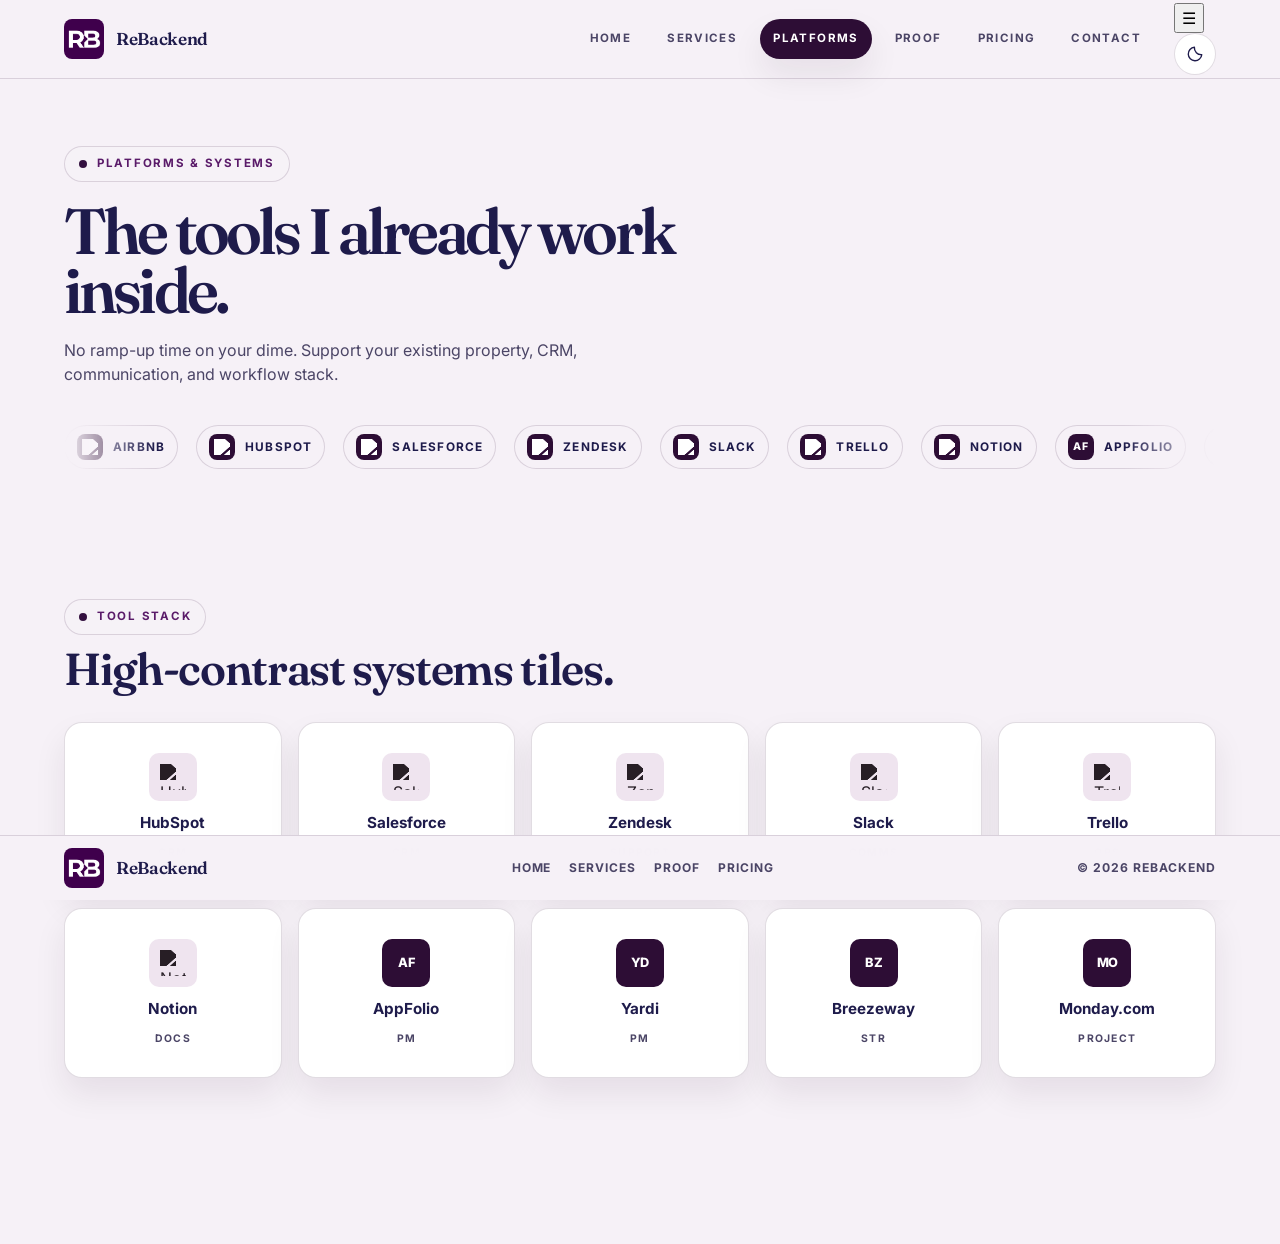
==== commit 315de056: "Add files via upload" ====
--- a/platforms.html
+++ b/platforms.html
@@ -1 +1,328 @@
-<!doctype html><html lang="en"><head><meta charset="utf-8"><meta name="viewport" content="width=device-width,initial-scale=1"><title>Platforms | ReBackend</title><meta name="description" content="Platforms and systems supported by ReBackend."><link rel="preconnect" href="https://fonts.googleapis.com"><link rel="preconnect" href="https://fonts.gstatic.com" crossorigin><link href="https://fonts.googleapis.com/css2?family=Fraunces:wght@500;600;700&family=Inter:wght@400;500;600;700;800&display=swap" rel="stylesheet"><link rel="icon" href="/assets/favicon.ico"><link rel="stylesheet" href="/assets/css/global.css"></head><body><header class="site-header"><div class="nav-shell"><a class="brand" href="/"><img src="/assets/logo.png" alt="ReBackend logo" class="brand-logo-img"><span>ReBackend</span></a><nav class="nav-links" aria-label="Primary navigation"><a class="nav-link" data-nav="home" href="/">Home</a><a class="nav-link" data-nav="services" href="/services">Services</a><a class="nav-link" data-nav="platforms" href="/platforms">Platforms</a><a class="nav-link" data-nav="proof" href="/proof">Proof</a><a class="nav-link" data-nav="pricing" href="/pricing">Pricing</a></nav><button class="theme-toggle" type="button" data-theme-toggle aria-label="Switch theme"></button></div></header><main><section class="section hero"><div class="section-shell"><div class="section-head"><div class="eyebrow">Platforms &amp; systems</div><h1>The tools I already work inside.</h1><p>No ramp-up time on your dime. Support your existing property, CRM, communication, and workflow stack.</p></div><div class="marquee-wrap" aria-label="Software tool ticker"><div class="marquee-track"><div class="marquee-set"><div class="marquee-item"><span class="marquee-icon"><img src="https://cdn.jsdelivr.net/npm/simple-icons@v9/icons/airbnb.svg" alt="Airbnb"></span>Airbnb</div><div class="marquee-item"><span class="marquee-icon"><img src="https://cdn.jsdelivr.net/npm/simple-icons@v9/icons/hubspot.svg" alt="HubSpot"></span>HubSpot</div><div class="marquee-item"><span class="marquee-icon"><img src="https://cdn.jsdelivr.net/npm/simple-icons@v9/icons/salesforce.svg" alt="Salesforce"></span>Salesforce</div><div class="marquee-item"><span class="marquee-icon"><img src="https://cdn.jsdelivr.net/npm/simple-icons@v9/icons/zendesk.svg" alt="Zendesk"></span>Zendesk</div><div class="marquee-item"><span class="marquee-icon"><img src="https://cdn.jsdelivr.net/npm/simple-icons@v9/icons/slack.svg" alt="Slack"></span>Slack</div><div class="marquee-item"><span class="marquee-icon"><img src="https://cdn.jsdelivr.net/npm/simple-icons@v9/icons/trello.svg" alt="Trello"></span>Trello</div><div class="marquee-item"><span class="marquee-icon"><img src="https://cdn.jsdelivr.net/npm/simple-icons@v9/icons/notion.svg" alt="Notion"></span>Notion</div><div class="marquee-item"><span class="marquee-text-badge">AF</span>AppFolio</div><div class="marquee-item"><span class="marquee-text-badge">YD</span>Yardi</div><div class="marquee-item"><span class="marquee-text-badge">BZ</span>Breezeway</div></div><div class="marquee-set" aria-hidden="true"><div class="marquee-item">Airbnb</div><div class="marquee-item">HubSpot</div><div class="marquee-item">Salesforce</div><div class="marquee-item">Zendesk</div><div class="marquee-item">Slack</div><div class="marquee-item">Trello</div><div class="marquee-item">Notion</div><div class="marquee-item">AppFolio</div><div class="marquee-item">Yardi</div><div class="marquee-item">Breezeway</div></div></div></div></div></section><section class="section"><div class="section-shell"><div class="section-head"><div class="eyebrow">Tool stack</div><h2>High-contrast systems tiles.</h2></div><div class="tool-grid"><article class="tool-card"><div class="tool-icon"><img src="https://cdn.jsdelivr.net/npm/simple-icons@v9/icons/hubspot.svg" alt="HubSpot"></div><div class="tool-name">HubSpot</div><div class="tool-tag">CRM</div></article><article class="tool-card"><div class="tool-icon"><img src="https://cdn.jsdelivr.net/npm/simple-icons@v9/icons/salesforce.svg" alt="Salesforce"></div><div class="tool-name">Salesforce</div><div class="tool-tag">CRM</div></article><article class="tool-card"><div class="tool-icon"><img src="https://cdn.jsdelivr.net/npm/simple-icons@v9/icons/zendesk.svg" alt="Zendesk"></div><div class="tool-name">Zendesk</div><div class="tool-tag">Support</div></article><article class="tool-card"><div class="tool-icon"><img src="https://cdn.jsdelivr.net/npm/simple-icons@v9/icons/slack.svg" alt="Slack"></div><div class="tool-name">Slack</div><div class="tool-tag">Comms</div></article><article class="tool-card"><div class="tool-icon"><img src="https://cdn.jsdelivr.net/npm/simple-icons@v9/icons/trello.svg" alt="Trello"></div><div class="tool-name">Trello</div><div class="tool-tag">Ops</div></article><article class="tool-card"><div class="tool-icon"><img src="https://cdn.jsdelivr.net/npm/simple-icons@v9/icons/notion.svg" alt="Notion"></div><div class="tool-name">Notion</div><div class="tool-tag">Docs</div></article><article class="tool-card"><div class="tool-icon text-badge">AF</div><div class="tool-name">AppFolio</div><div class="tool-tag">PM</div></article><article class="tool-card"><div class="tool-icon text-badge">YD</div><div class="tool-name">Yardi</div><div class="tool-tag">PM</div></article><article class="tool-card"><div class="tool-icon text-badge">BZ</div><div class="tool-name">Breezeway</div><div class="tool-tag">STR</div></article><article class="tool-card"><div class="tool-icon text-badge">MO</div><div class="tool-name">Monday.com</div><div class="tool-tag">Project</div></article></div></div></section></main><footer><div class="footer-inner"><div class="brand"><img src="/assets/logo.png" alt="ReBackend logo" class="brand-logo-img"><span>ReBackend</span></div><div class="footer-links"><a href="/">Home</a><a href="/services">Services</a><a href="/proof">Proof</a><a href="/pricing">Pricing</a></div><div class="footer-meta">© 2026 ReBackend</div></div></footer><script src="/assets/js/app.js"></script></body></html>+<!doctype html>
+<html lang="en">
+  <head>
+    <meta charset="utf-8">
+    <meta name="viewport" content="width=device-width,initial-scale=1">
+    <title>
+      Platforms | ReBackend
+    </title>
+    <meta name="description" content="Platforms and systems supported by ReBackend.">
+    <link rel="preconnect" href="https://fonts.googleapis.com">
+    <link rel="preconnect" href="https://fonts.gstatic.com" crossorigin>
+    <link href="https://fonts.googleapis.com/css2?family=Fraunces:wght@500;600;700&family=Inter:wght@400;500;600;700;800&display=swap" rel="stylesheet">
+    <link rel="icon" type="image/x-icon" href="/favicon.ico?v=20260928">
+    <link rel="stylesheet" href="/assets/css/global.css?v=20260928-mobile-footer2">
+  </head>
+  <body>
+    <header class="site-header">
+      <div class="nav-shell">
+        <a class="brand" href="/" aria-label="ReBackend home">
+          <img src="/assets/logo.png" alt="" class="brand-logo-img" />
+          <span>
+            ReBackend
+          </span>
+        </a>
+        <nav class="nav-links" id="primary-navigation" aria-label="Primary navigation">
+          <a class="nav-link" data-nav="home" href="/">
+            Home
+          </a>
+          <a class="nav-link" data-nav="services" href="/services">
+            Services
+          </a>
+          <a class="nav-link" data-nav="platforms" href="/platforms">
+            Platforms
+          </a>
+          <a class="nav-link" data-nav="proof" href="/proof">
+            Proof
+          </a>
+          <a class="nav-link" data-nav="pricing" href="/pricing">
+            Pricing
+          </a>
+          <a class="nav-link" data-nav="contact" href="/contact">
+            Contact
+          </a>
+        </nav>
+        <div class="nav-controls">
+          <button class="menu-toggle" type="button" data-menu-toggle aria-label="Open navigation menu" aria-controls="primary-navigation" aria-expanded="false">
+            <span aria-hidden="true">
+              ☰
+            </span>
+          </button>
+          <button class="theme-toggle" type="button" data-theme-toggle aria-label="Switch theme">
+          </button>
+        </div>
+      </div>
+    </header>
+    <main>
+      <section class="section hero">
+        <div class="section-shell">
+          <div class="section-head">
+            <div class="eyebrow">
+              Platforms &amp; systems
+            </div>
+            <h1>
+              The tools I already work inside.
+            </h1>
+            <p>
+              No ramp-up time on your dime. Support your existing property, CRM, communication, and workflow stack.
+            </p>
+          </div>
+          <div class="marquee-wrap" aria-label="Software tool ticker">
+            <div class="marquee-track">
+              <div class="marquee-set">
+                <div class="marquee-item">
+                  <span class="marquee-icon">
+                    <img src="https://cdn.jsdelivr.net/npm/simple-icons@v9/icons/airbnb.svg" alt="Airbnb">
+                  </span>
+                  Airbnb
+                </div>
+                <div class="marquee-item">
+                  <span class="marquee-icon">
+                    <img src="https://cdn.jsdelivr.net/npm/simple-icons@v9/icons/hubspot.svg" alt="HubSpot">
+                  </span>
+                  HubSpot
+                </div>
+                <div class="marquee-item">
+                  <span class="marquee-icon">
+                    <img src="https://cdn.jsdelivr.net/npm/simple-icons@v9/icons/salesforce.svg" alt="Salesforce">
+                  </span>
+                  Salesforce
+                </div>
+                <div class="marquee-item">
+                  <span class="marquee-icon">
+                    <img src="https://cdn.jsdelivr.net/npm/simple-icons@v9/icons/zendesk.svg" alt="Zendesk">
+                  </span>
+                  Zendesk
+                </div>
+                <div class="marquee-item">
+                  <span class="marquee-icon">
+                    <img src="https://cdn.jsdelivr.net/npm/simple-icons@v9/icons/slack.svg" alt="Slack">
+                  </span>
+                  Slack
+                </div>
+                <div class="marquee-item">
+                  <span class="marquee-icon">
+                    <img src="https://cdn.jsdelivr.net/npm/simple-icons@v9/icons/trello.svg" alt="Trello">
+                  </span>
+                  Trello
+                </div>
+                <div class="marquee-item">
+                  <span class="marquee-icon">
+                    <img src="https://cdn.jsdelivr.net/npm/simple-icons@v9/icons/notion.svg" alt="Notion">
+                  </span>
+                  Notion
+                </div>
+                <div class="marquee-item">
+                  <span class="marquee-text-badge">
+                    AF
+                  </span>
+                  AppFolio
+                </div>
+                <div class="marquee-item">
+                  <span class="marquee-text-badge">
+                    YD
+                  </span>
+                  Yardi
+                </div>
+                <div class="marquee-item">
+                  <span class="marquee-text-badge">
+                    BZ
+                  </span>
+                  Breezeway
+                </div>
+              </div>
+              <div class="marquee-set" aria-hidden="true">
+                <div class="marquee-item">
+                  Airbnb
+                </div>
+                <div class="marquee-item">
+                  HubSpot
+                </div>
+                <div class="marquee-item">
+                  Salesforce
+                </div>
+                <div class="marquee-item">
+                  Zendesk
+                </div>
+                <div class="marquee-item">
+                  Slack
+                </div>
+                <div class="marquee-item">
+                  Trello
+                </div>
+                <div class="marquee-item">
+                  Notion
+                </div>
+                <div class="marquee-item">
+                  AppFolio
+                </div>
+                <div class="marquee-item">
+                  Yardi
+                </div>
+                <div class="marquee-item">
+                  Breezeway
+                </div>
+              </div>
+            </div>
+          </div>
+        </div>
+      </section>
+      <section class="section">
+        <div class="section-shell">
+          <div class="section-head">
+            <div class="eyebrow">
+              Tool stack
+            </div>
+            <h2>
+              High-contrast systems tiles.
+            </h2>
+          </div>
+          <div class="tool-grid">
+            <article class="tool-card">
+              <div class="tool-icon">
+                <img src="https://cdn.jsdelivr.net/npm/simple-icons@v9/icons/hubspot.svg" alt="HubSpot">
+              </div>
+              <div class="tool-name">
+                HubSpot
+              </div>
+              <div class="tool-tag">
+                CRM
+              </div>
+            </article>
+            <article class="tool-card">
+              <div class="tool-icon">
+                <img src="https://cdn.jsdelivr.net/npm/simple-icons@v9/icons/salesforce.svg" alt="Salesforce">
+              </div>
+              <div class="tool-name">
+                Salesforce
+              </div>
+              <div class="tool-tag">
+                CRM
+              </div>
+            </article>
+            <article class="tool-card">
+              <div class="tool-icon">
+                <img src="https://cdn.jsdelivr.net/npm/simple-icons@v9/icons/zendesk.svg" alt="Zendesk">
+              </div>
+              <div class="tool-name">
+                Zendesk
+              </div>
+              <div class="tool-tag">
+                Support
+              </div>
+            </article>
+            <article class="tool-card">
+              <div class="tool-icon">
+                <img src="https://cdn.jsdelivr.net/npm/simple-icons@v9/icons/slack.svg" alt="Slack">
+              </div>
+              <div class="tool-name">
+                Slack
+              </div>
+              <div class="tool-tag">
+                Comms
+              </div>
+            </article>
+            <article class="tool-card">
+              <div class="tool-icon">
+                <img src="https://cdn.jsdelivr.net/npm/simple-icons@v9/icons/trello.svg" alt="Trello">
+              </div>
+              <div class="tool-name">
+                Trello
+              </div>
+              <div class="tool-tag">
+                Ops
+              </div>
+            </article>
+            <article class="tool-card">
+              <div class="tool-icon">
+                <img src="https://cdn.jsdelivr.net/npm/simple-icons@v9/icons/notion.svg" alt="Notion">
+              </div>
+              <div class="tool-name">
+                Notion
+              </div>
+              <div class="tool-tag">
+                Docs
+              </div>
+            </article>
+            <article class="tool-card">
+              <div class="tool-icon text-badge">
+                AF
+              </div>
+              <div class="tool-name">
+                AppFolio
+              </div>
+              <div class="tool-tag">
+                PM
+              </div>
+            </article>
+            <article class="tool-card">
+              <div class="tool-icon text-badge">
+                YD
+              </div>
+              <div class="tool-name">
+                Yardi
+              </div>
+              <div class="tool-tag">
+                PM
+              </div>
+            </article>
+            <article class="tool-card">
+              <div class="tool-icon text-badge">
+                BZ
+              </div>
+              <div class="tool-name">
+                Breezeway
+              </div>
+              <div class="tool-tag">
+                STR
+              </div>
+            </article>
+            <article class="tool-card">
+              <div class="tool-icon text-badge">
+                MO
+              </div>
+              <div class="tool-name">
+                Monday.com
+              </div>
+              <div class="tool-tag">
+                Project
+              </div>
+            </article>
+          </div>
+        </div>
+      </section>
+    </main>
+    <footer>
+      <div class="footer-inner">
+        <div class="brand">
+          <img src="/assets/logo.png" alt="ReBackend logo" class="brand-logo-img">
+          <span>
+            ReBackend
+          </span>
+        </div>
+        <div class="footer-links">
+          <a href="/">
+            Home
+          </a>
+          <a href="/services">
+            Services
+          </a>
+          <a href="/proof">
+            Proof
+          </a>
+          <a href="/pricing">
+            Pricing
+          </a>
+        </div>
+        <div class="footer-meta">
+          © 2026 ReBackend
+        </div>
+      </div>
+    </footer>
+    <script src="/assets/js/app.js">
+    </script>
+  </body>
+</html>
+
+
+
--- a/assets/css/global.css
+++ b/assets/css/global.css
@@ -2,8 +2,8 @@
   --bg-primary: #f6f1f7;
   --bg-secondary: #efe4ef;
   --bg-strong: #2d0d35;
-  --text-primary: #1d1320;
-  --text-secondary: #5d4a5e;
+  --text-primary: #1e1b4b;
+  --text-secondary: #4b4566;
   --border-color: rgba(45, 13, 53, 0.14);
   --card-bg: #ffffff;
   --marquee-blend: rgba(255, 255, 255, 0.7);
@@ -1068,4 +1068,104 @@
   .tool-card {
     transition: none;
   }
-}+/* Theme visibility, navigation controls, tool logos, and founder portrait */
+
+/* Default to a readable light theme unless a dark theme is explicitly active. */
+:root:not(.dark):not(.dark-mode):not(.dark-theme):not([data-theme="dark"]),
+html:not(.dark):not(.dark-mode):not(.dark-theme):not([data-theme="dark"]) body {
+  color: #111827;
+}
+
+:root:not(.dark):not(.dark-mode):not(.dark-theme):not([data-theme="dark"])
+  :is(h1, h2, h3, h4, p, span) {
+  color: #111827;
+}
+
+:root:not(.dark):not(.dark-mode):not(.dark-theme):not([data-theme="dark"])
+  :is(.amina-container .email-text, .hero-section .cta-button) {
+  color: #1e1b4b;
+  text-decoration: underline;
+  text-underline-offset: 0.18em;
+}
+
+/* Explicit dark-theme typography and links. */
+:root:is(.dark, .dark-mode, .dark-theme, [data-theme="dark"]) body,
+html:is(.dark, .dark-mode, .dark-theme, [data-theme="dark"]) body {
+  color: #f9fafb;
+}
+
+:root:is(.dark, .dark-mode, .dark-theme, [data-theme="dark"])
+  :is(h1, h2, h3, h4, p, span) {
+  color: #f9fafb;
+}
+
+:root:is(.dark, .dark-mode, .dark-theme, [data-theme="dark"])
+  :is(.amina-container .email-text, .hero-section .cta-button) {
+  color: #c4b5fd;
+  text-decoration: underline;
+  text-underline-offset: 0.18em;
+}
+
+/* Also honor a dark-mode class applied directly to body. */
+body:is(.dark, .dark-mode, .dark-theme) {
+  color: #f9fafb;
+}
+
+body:is(.dark, .dark-mode, .dark-theme)
+  :is(h1, h2, h3, h4, p, span) {
+  color: #f9fafb;
+}
+
+/* Keep the logo assets native in light mode; invert them only in dark mode. */
+.software-icons img {
+  filter: none;
+}
+
+:root:is(.dark, .dark-mode, .dark-theme, [data-theme="dark"])
+  .software-icons img,
+body:is(.dark, .dark-mode, .dark-theme) .software-icons img {
+  filter: invert(1) brightness(2);
+}
+
+/* Keep both controls together at the far right of the header row. */
+header {
+  display: flex;
+  align-items: center;
+}
+
+.nav-controls {
+  display: flex;
+  align-items: center;
+  gap: 0.5rem;
+  margin-left: auto;
+}
+
+.menu-toggle {
+  display: inline-flex;
+  align-items: center;
+  justify-content: center;
+  flex: 0 0 auto;
+  min-width: 2.75rem;
+  min-height: 2.75rem;
+  padding: 0.5rem;
+  font: inherit;
+  cursor: pointer;
+}
+
+/* Let the portrait fill its grid cell without distorting the image. */
+.portrait-box {
+  min-width: 0;
+  min-height: 0;
+  overflow: hidden;
+  border-radius: 16px;
+}
+
+img[src*="amina"] {
+  display: block;
+  width: 100%;
+  height: 100%;
+  max-height: 550px;
+  object-fit: cover;
+  object-position: center top;
+  border-radius: 16px;
+}
